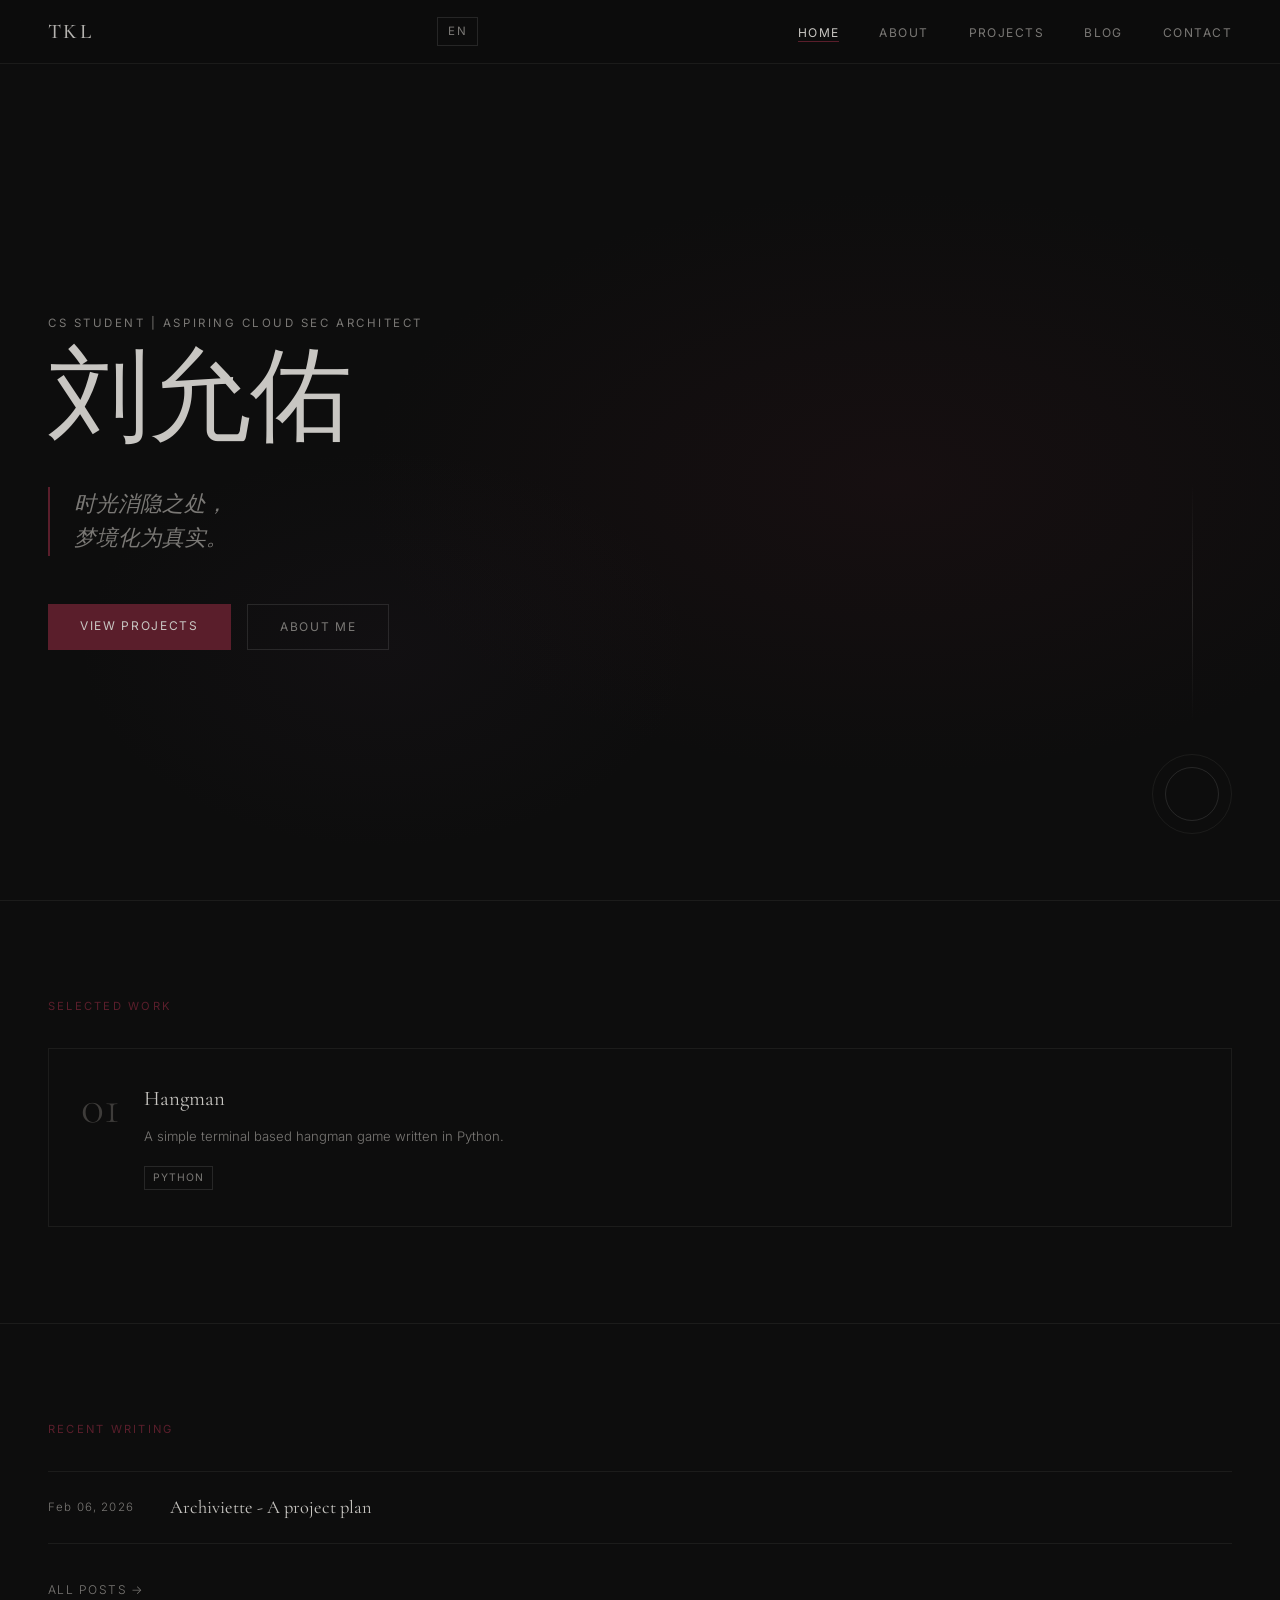
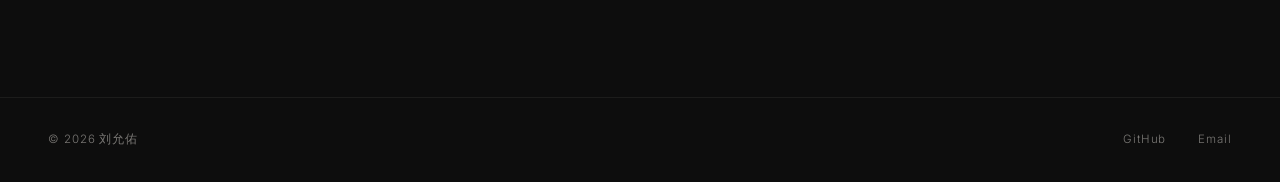
==== index.html @ d3ff7c39 "Add files via upload" ====
<!doctype html>
<html lang="zh-CN">
    <head>
        <meta charset="UTF-8" />
        <meta name="viewport" content="width=device-width, initial-scale=1.0" />
        <title>刘允佑 - CS Student</title>
        <link rel="preconnect" href="https://fonts.googleapis.com" />
        <link rel="preconnect" href="https://fonts.gstatic.com" crossorigin />
        <link
            href="https://fonts.googleapis.com/css2?family=Cormorant+Garamond:ital,wght@0,300;0,400;0,500;0,600;1,300;1,400;1,500&family=Inter:wght@300;400;500&display=swap"
            rel="stylesheet"
        />
        <link rel="stylesheet" href="style.css" />
    </head>
    <body>
        <nav class="nav">
            <a href="index.html" class="nav-logo">TKL</a>
            <a href="../theo/index.html" class="lang-switch">EN</a>
            <ul class="nav-links">
                <li><a href="index.html" class="active">Home</a></li>
                <li><a href="about.html">About</a></li>
                <li><a href="projects.html">Projects</a></li>
                <li><a href="blog.html">Blog</a></li>
                <li><a href="contact.html">Contact</a></li>
            </ul>
            <button class="nav-toggle" aria-label="Toggle menu">
                <span></span><span></span><span></span>
            </button>
        </nav>

        <main>
            <section class="hero">
                <div class="hero-inner">
                    <p class="hero-eyebrow">
                        CS Student | Aspiring Cloud Sec Architect
                    </p>
                    <h1 class="hero-title">刘允佑</h1>
                    <blockquote class="hero-quote">
                        时光消隐之处，<br />梦境化为真实。
                    </blockquote>
                    <div class="hero-cta">
                        <a href="projects.html" class="btn-primary"
                            >View Projects</a
                        >
                        <a href="about.html" class="btn-ghost">About Me</a>
                    </div>
                </div>
                <div class="hero-deco" aria-hidden="true">
                    <div class="deco-line"></div>
                    <div class="deco-circle"></div>
                </div>
            </section>

            <section class="section-featured">
                <div class="section-label">Selected Work</div>
                <div class="projects-grid">
                    <a href="projects.html" class="project-card">
                        <div class="project-num">01</div>
                        <div class="project-info">
                            <h3>Hangman</h3>
                            <p>
                                A simple terminal based hangman game written in Python.
                            </p>
                            <span class="tag">Python</span>
                        </div>
                        <div class="project-arrow">→</div>
                    </a>
                </div>
            </section>

            <section class="section-blog-preview">
                <div class="section-label">Recent Writing</div>
                <div class="posts-list">
                    <a href="blog.html" class="post-row">
                        <span class="post-date">Feb 06, 2026</span>
                        <span class="post-title"
                            >Archiviette - A project plan</span
                        >
                        <span class="post-arrow">→</span>
                    </a>
                </div>
                <a href="blog.html" class="view-all">All posts →</a>
            </section>
        </main>

        <footer class="footer">
            <span>© 2026 刘允佑</span>
            <div class="footer-links">
                <a href="https://github.com/itheokl" target="_blank">GitHub</a>
                <a href="mailto:theoklaurent@icloud.com">Email</a>
            </div>
        </footer>

        <script src="nav.js"></script>
    </body>
</html>
---- style.css ----
/* ─────────────────────────────────────────
   TOKENS
───────────────────────────────────────── */
:root {
  --bg:        #0D0D0D;
  --surface:   #2A1F1B;
  --accent:    #5A1E2B;
  --plum:      #4A314D;
  --text:      #C8C6C2;
  --text-dim:  #7A7875;
  --text-faint:#3E3C3A;
  --border:    rgba(200,198,194,0.08);
  --border-md: rgba(200,198,194,0.14);

  --font-head: 'Cormorant Garamond', Georgia, serif;
  --font-body: 'Inter', system-ui, sans-serif;

  --ease: cubic-bezier(0.16, 1, 0.3, 1);
}

/* ─────────────────────────────────────────
   RESET
───────────────────────────────────────── */
*, *::before, *::after { box-sizing: border-box; margin: 0; padding: 0; }
html { scroll-behavior: smooth; }

body {
  background: var(--bg);
  color: var(--text);
  font-family: var(--font-body);
  font-size: 15px;
  font-weight: 300;
  line-height: 1.7;
  min-height: 100vh;
  -webkit-font-smoothing: antialiased;
}

a { color: inherit; text-decoration: none; }
img { display: block; max-width: 100%; }

/* ─────────────────────────────────────────
   NAV
───────────────────────────────────────── */
.nav {
  position: fixed;
  top: 0; left: 0; right: 0;
  z-index: 100;
  display: flex;
  align-items: center;
  justify-content: space-between;
  padding: 0 3rem;
  height: 64px;
  background: rgba(13,13,13,0.85);
  backdrop-filter: blur(12px);
  border-bottom: 1px solid var(--border);
}

.nav-logo {
  font-family: var(--font-head);
  font-size: 1.3rem;
  font-weight: 500;
  letter-spacing: 0.12em;
  color: var(--text);
  opacity: 0.9;
  transition: opacity 0.2s;
}
.nav-logo:hover { opacity: 1; }

.nav-links {
  display: flex;
  gap: 2.5rem;
  list-style: none;
}
.nav-links a {
  font-size: 0.75rem;
  font-weight: 400;
  letter-spacing: 0.12em;
  text-transform: uppercase;
  color: var(--text-dim);
  transition: color 0.2s;
  position: relative;
}
.nav-links a::after {
  content: '';
  position: absolute;
  bottom: -2px; left: 0;
  width: 0; height: 1px;
  background: var(--accent);
  transition: width 0.3s var(--ease);
}
.nav-links a:hover, .nav-links a.active {
  color: var(--text);
}
.nav-links a:hover::after, .nav-links a.active::after {
  width: 100%;
}

.lang-switch {
  font-size: 0.72rem;
  font-weight: 400;
  letter-spacing: 0.1em;
  color: var(--text-dim);
  border: 1px solid var(--border-md);
  padding: 4px 10px;
  margin-left: 1.5rem;
  transition: border-color 0.2s, color 0.2s;
}
.lang-switch:hover {
  border-color: var(--text-dim);
  color: var(--text);
}

.nav-toggle {
  display: none;
  flex-direction: column;
  gap: 5px;
  background: none;
  border: none;
  cursor: pointer;
  padding: 4px;
}
.nav-toggle span {
  display: block;
  width: 22px; height: 1px;
  background: var(--text);
  transition: transform 0.3s, opacity 0.3s;
}

/* ─────────────────────────────────────────
   LAYOUT
───────────────────────────────────────── */
main {
  padding-top: 64px;
}

.section-label {
  font-size: 0.7rem;
  font-weight: 400;
  letter-spacing: 0.2em;
  text-transform: uppercase;
  color: var(--accent);
  margin-bottom: 2rem;
}

/* ─────────────────────────────────────────
   HERO
───────────────────────────────────────── */
.hero {
  min-height: calc(100vh - 64px);
  display: flex;
  align-items: center;
  padding: 5rem 3rem 5rem;
  position: relative;
  overflow: hidden;
}

.hero::before {
  content: '';
  position: absolute;
  top: 0; left: 0; right: 0; bottom: 0;
  background:
    radial-gradient(ellipse 60% 50% at 70% 50%, rgba(90,30,43,0.12) 0%, transparent 70%),
    radial-gradient(ellipse 40% 40% at 30% 70%, rgba(74,49,77,0.08) 0%, transparent 60%);
  pointer-events: none;
}

.hero-inner {
  max-width: 680px;
  position: relative;
  z-index: 1;
}

.hero-eyebrow {
  font-size: 0.72rem;
  font-weight: 400;
  letter-spacing: 0.22em;
  text-transform: uppercase;
  color: var(--text-dim);
  margin-bottom: 1rem;
}

.hero-title {
  font-family: var(--font-head);
  font-size: clamp(3.5rem, 8vw, 7rem);
  font-weight: 300;
  line-height: 0.95;
  letter-spacing: -0.01em;
  color: var(--text);
  margin-bottom: 2.5rem;
}

.hero-quote {
  font-family: var(--font-head);
  font-style: italic;
  font-size: clamp(1.1rem, 2vw, 1.35rem);
  font-weight: 300;
  line-height: 1.6;
  color: var(--text-dim);
  border-left: 2px solid var(--accent);
  padding-left: 1.5rem;
  margin-bottom: 3rem;
}

.hero-cta {
  display: flex;
  gap: 1rem;
  flex-wrap: wrap;
}

.btn-primary {
  display: inline-block;
  padding: 0.75rem 2rem;
  background: var(--accent);
  color: var(--text);
  font-size: 0.75rem;
  font-weight: 400;
  letter-spacing: 0.14em;
  text-transform: uppercase;
  transition: background 0.2s, transform 0.2s;
}
.btn-primary:hover {
  background: #6e2435;
  transform: translateY(-1px);
}

.btn-ghost {
  display: inline-block;
  padding: 0.75rem 2rem;
  border: 1px solid var(--border-md);
  color: var(--text-dim);
  font-size: 0.75rem;
  font-weight: 400;
  letter-spacing: 0.14em;
  text-transform: uppercase;
  transition: border-color 0.2s, color 0.2s;
}
.btn-ghost:hover {
  border-color: var(--text-dim);
  color: var(--text);
}

.hero-deco {
  position: absolute;
  right: 3rem;
  top: 50%;
  transform: translateY(-50%);
  pointer-events: none;
}
.deco-line {
  width: 1px;
  height: 240px;
  background: linear-gradient(to bottom, transparent, var(--border-md), transparent);
  margin: 0 auto 2rem;
}
.deco-circle {
  width: 80px; height: 80px;
  border: 1px solid var(--border);
  border-radius: 50%;
  margin: 0 auto;
  position: relative;
}
.deco-circle::after {
  content: '';
  position: absolute;
  inset: 12px;
  border: 1px solid var(--border-md);
  border-radius: 50%;
}

/* ─────────────────────────────────────────
   FEATURED PROJECTS
───────────────────────────────────────── */
.section-featured {
  padding: 6rem 3rem;
  border-top: 1px solid var(--border);
}

.projects-grid {
  display: grid;
  grid-template-columns: repeat(auto-fit, minmax(280px, 1fr));
  gap: 1px;
  border: 1px solid var(--border);
}

.project-card {
  display: grid;
  grid-template-columns: auto 1fr auto;
  gap: 1.5rem;
  align-items: start;
  padding: 2rem;
  background: transparent;
  border: none;
  transition: background 0.3s;
  position: relative;
}
.project-card:hover {
  background: rgba(255,255,255,0.02);
}
.project-card:not(:last-child) {
  border-right: 1px solid var(--border);
}

.project-num {
  font-family: var(--font-head);
  font-size: 3rem;
  font-weight: 300;
  color: var(--text-faint);
  line-height: 1;
  margin-top: 0.1rem;
}

.project-info h3 {
  font-family: var(--font-head);
  font-size: 1.3rem;
  font-weight: 400;
  color: var(--text);
  margin-bottom: 0.6rem;
}
.project-info p {
  font-size: 0.82rem;
  color: var(--text-dim);
  line-height: 1.6;
  margin-bottom: 1rem;
}
.tag {
  display: inline-block;
  font-size: 0.65rem;
  font-weight: 400;
  letter-spacing: 0.1em;
  text-transform: uppercase;
  color: var(--text-dim);
  border: 1px solid var(--border-md);
  padding: 2px 8px;
  margin-right: 6px;
  margin-bottom: 4px;
  transition: border-color 0.2s, color 0.2s;
}
.project-card:hover .tag {
  border-color: rgba(90,30,43,0.4);
  color: var(--text);
}

.project-arrow {
  font-size: 1.1rem;
  color: var(--text-faint);
  opacity: 0;
  transform: translateX(-6px);
  transition: opacity 0.2s, transform 0.3s var(--ease), color 0.2s;
}
.project-card:hover .project-arrow {
  opacity: 1;
  transform: translateX(0);
  color: var(--accent);
}

/* ─────────────────────────────────────────
   BLOG PREVIEW
───────────────────────────────────────── */
.section-blog-preview {
  padding: 6rem 3rem;
  border-top: 1px solid var(--border);
}

.posts-list {
  margin-bottom: 2rem;
}

.post-row {
  display: grid;
  grid-template-columns: 90px 1fr auto;
  align-items: center;
  gap: 2rem;
  padding: 1.25rem 0;
  border-bottom: 1px solid var(--border);
  transition: background 0.2s;
}
.post-row:first-child {
  border-top: 1px solid var(--border);
}

.post-date {
  font-size: 0.72rem;
  letter-spacing: 0.1em;
  color: var(--text-dim);
  white-space: nowrap;
}
.post-title {
  font-family: var(--font-head);
  font-size: 1.15rem;
  font-weight: 400;
  color: var(--text);
  transition: color 0.2s;
}
.post-row:hover .post-title { color: var(--text); }
.post-arrow {
  color: var(--text-faint);
  opacity: 0;
  transition: opacity 0.2s, color 0.2s;
}
.post-row:hover .post-arrow {
  opacity: 1;
  color: var(--accent);
}

.view-all {
  font-size: 0.75rem;
  letter-spacing: 0.12em;
  text-transform: uppercase;
  color: var(--text-dim);
  transition: color 0.2s;
}
.view-all:hover { color: var(--text); }

/* ─────────────────────────────────────────
   PAGE HEADER (inner pages)
───────────────────────────────────────── */
.page-header {
  padding: 7rem 3rem 4rem;
  border-bottom: 1px solid var(--border);
  position: relative;
  overflow: hidden;
}
.page-header::before {
  content: '';
  position: absolute;
  top: 0; left: 0; right: 0; bottom: 0;
  background: radial-gradient(ellipse 50% 80% at 80% 50%, rgba(90,30,43,0.08) 0%, transparent 70%);
  pointer-events: none;
}
.page-header .section-label { margin-bottom: 1rem; }
.page-header h1 {
  font-family: var(--font-head);
  font-size: clamp(2.5rem, 6vw, 5rem);
  font-weight: 300;
  line-height: 1;
  color: var(--text);
  position: relative;
}

/* ─────────────────────────────────────────
   ABOUT PAGE
───────────────────────────────────────── */
.about-body {
  padding: 5rem 3rem;
  display: grid;
  grid-template-columns: 1fr 380px;
  gap: 6rem;
  align-items: start;
}
.about-text p {
  font-size: 1rem;
  color: var(--text-dim);
  line-height: 1.8;
  margin-bottom: 1.5rem;
}
.about-text p:first-child {
  font-family: var(--font-head);
  font-size: 1.5rem;
  font-weight: 300;
  line-height: 1.5;
  color: var(--text);
  font-style: italic;
}
.skills-block {
  border: 1px solid var(--border);
  padding: 2rem;
  position: sticky;
  top: 80px;
}
.skills-block h3 {
  font-size: 0.7rem;
  font-weight: 400;
  letter-spacing: 0.18em;
  text-transform: uppercase;
  color: var(--accent);
  margin-bottom: 1.5rem;
}
.skill-list {
  list-style: none;
  display: flex;
  flex-wrap: wrap;
  gap: 8px;
}
.skill-list li {
  font-size: 0.75rem;
  color: var(--text-dim);
  border: 1px solid var(--border-md);
  padding: 4px 12px;
  letter-spacing: 0.05em;
  transition: color 0.2s, border-color 0.2s;
}
.skill-list li:hover {
  color: var(--text);
  border-color: rgba(90,30,43,0.5);
}
.timeline {
  margin-top: 2.5rem;
}
.timeline h3 {
  font-size: 0.7rem;
  font-weight: 400;
  letter-spacing: 0.18em;
  text-transform: uppercase;
  color: var(--accent);
  margin-bottom: 1.5rem;
}
.timeline-item {
  display: grid;
  grid-template-columns: 72px 1fr;
  gap: 1rem;
  margin-bottom: 1.5rem;
}
.tl-year {
  font-size: 0.72rem;
  letter-spacing: 0.08em;
  color: var(--text-dim);
  padding-top: 2px;
}
.tl-content strong {
  display: block;
  font-weight: 400;
  font-size: 0.85rem;
  color: var(--text);
  margin-bottom: 2px;
}
.tl-content span {
  font-size: 0.78rem;
  color: var(--text-dim);
}

/* ─────────────────────────────────────────
   PROJECTS PAGE
───────────────────────────────────────── */
.projects-full {
  padding: 5rem 3rem;
}
.project-full-card {
  display: grid;
  grid-template-columns: 80px 1fr auto;
  align-items: start;
  gap: 2rem;
  padding: 2.5rem 0;
  border-bottom: 1px solid var(--border);
  transition: background 0.2s;
  cursor: pointer;
}
.project-full-card:first-child { border-top: 1px solid var(--border); }
.project-full-card:hover { background: rgba(255,255,255,0.015); }

.pfc-num {
  font-family: var(--font-head);
  font-size: 2.5rem;
  font-weight: 300;
  color: var(--text-faint);
  line-height: 1;
  margin-top: 4px;
}
.pfc-body h3 {
  font-family: var(--font-head);
  font-size: 1.5rem;
  font-weight: 400;
  color: var(--text);
  margin-bottom: 0.4rem;
}
.pfc-body p {
  font-size: 0.83rem;
  color: var(--text-dim);
  line-height: 1.6;
  max-width: 560px;
  margin-bottom: 1rem;
}
.pfc-tags { display: flex; flex-wrap: wrap; gap: 6px; }
.pfc-arrow {
  font-size: 1.2rem;
  color: var(--text-faint);
  opacity: 0;
  transition: opacity 0.2s, color 0.2s;
  margin-top: 6px;
  white-space: nowrap;
}
.project-full-card:hover .pfc-arrow {
  opacity: 1;
  color: var(--accent);
}

/* ─────────────────────────────────────────
   BLOG PAGE
───────────────────────────────────────── */
.blog-grid {
  padding: 5rem 3rem;
  display: grid;
  grid-template-columns: 1fr 1fr;
  gap: 1px;
  border: 1px solid var(--border);
}
.blog-card {
  padding: 2.5rem;
  border: none;
  transition: background 0.3s;
}
.blog-card:hover { background: rgba(255,255,255,0.02); }
.blog-card.featured {
  grid-column: span 2;
  border-bottom: 1px solid var(--border);
}
.blog-card:nth-child(even) {
  border-left: 1px solid var(--border);
}

.blog-meta {
  display: flex;
  align-items: center;
  gap: 1rem;
  margin-bottom: 1.2rem;
}
.blog-date {
  font-size: 0.7rem;
  letter-spacing: 0.1em;
  color: var(--text-dim);
}
.blog-category {
  font-size: 0.65rem;
  letter-spacing: 0.1em;
  text-transform: uppercase;
  color: var(--accent);
  border: 1px solid rgba(90,30,43,0.4);
  padding: 2px 8px;
}
.blog-card h2 {
  font-family: var(--font-head);
  font-size: 1.45rem;
  font-weight: 400;
  color: var(--text);
  margin-bottom: 0.8rem;
  line-height: 1.25;
  transition: color 0.2s;
}
.blog-card.featured h2 {
  font-size: clamp(1.6rem, 3vw, 2.2rem);
}
.blog-card:hover h2 { color: var(--text); }
.blog-card p {
  font-size: 0.82rem;
  color: var(--text-dim);
  line-height: 1.65;
  margin-bottom: 1.5rem;
}
.read-more {
  font-size: 0.72rem;
  letter-spacing: 0.12em;
  text-transform: uppercase;
  color: var(--accent);
  transition: letter-spacing 0.2s;
}
.blog-card:hover .read-more { letter-spacing: 0.18em; }

/* ─────────────────────────────────────────
   CONTACT PAGE
───────────────────────────────────────── */
.contact-body {
  padding: 5rem 3rem;
  display: grid;
  grid-template-columns: 1fr 1fr;
  gap: 6rem;
  align-items: start;
}
.contact-text p {
  font-size: 0.9rem;
  color: var(--text-dim);
  line-height: 1.8;
  margin-bottom: 1.5rem;
}
.contact-text .large {
  font-family: var(--font-head);
  font-size: 1.6rem;
  font-weight: 300;
  color: var(--text);
  font-style: italic;
  margin-bottom: 1.5rem;
}
.contact-links {
  display: flex;
  flex-direction: column;
  gap: 1rem;
  margin-top: 2rem;
}
.contact-link-item {
  display: flex;
  align-items: center;
  gap: 1rem;
  padding: 1.25rem 1.5rem;
  border: 1px solid var(--border);
  transition: border-color 0.2s, background 0.2s;
}
.contact-link-item:hover {
  border-color: var(--border-md);
  background: rgba(255,255,255,0.02);
}
.cli-icon {
  width: 36px; height: 36px;
  border: 1px solid var(--border-md);
  display: flex; align-items: center; justify-content: center;
  font-size: 0.8rem;
  color: var(--text-dim);
  flex-shrink: 0;
}
.cli-info strong {
  display: block;
  font-size: 0.82rem;
  font-weight: 400;
  color: var(--text);
  margin-bottom: 2px;
}
.cli-info span {
  font-size: 0.75rem;
  color: var(--text-dim);
}
.cli-arrow {
  margin-left: auto;
  color: var(--text-faint);
  font-size: 1rem;
  transition: color 0.2s, transform 0.2s;
}
.contact-link-item:hover .cli-arrow {
  color: var(--accent);
  transform: translateX(4px);
}

.contact-form-block {
  border: 1px solid var(--border);
  padding: 2.5rem;
}
.contact-form-block h3 {
  font-family: var(--font-head);
  font-size: 1.3rem;
  font-weight: 400;
  color: var(--text);
  margin-bottom: 2rem;
}
.form-group {
  margin-bottom: 1.5rem;
}
.form-group label {
  display: block;
  font-size: 0.7rem;
  font-weight: 400;
  letter-spacing: 0.14em;
  text-transform: uppercase;
  color: var(--text-dim);
  margin-bottom: 0.5rem;
}
.form-group input,
.form-group textarea {
  width: 100%;
  background: transparent;
  border: 1px solid var(--border-md);
  color: var(--text);
  font-family: var(--font-body);
  font-size: 0.85rem;
  font-weight: 300;
  padding: 0.75rem 1rem;
  outline: none;
  transition: border-color 0.2s;
  resize: none;
}
.form-group input:focus,
.form-group textarea:focus {
  border-color: rgba(90,30,43,0.7);
}
.form-group input::placeholder,
.form-group textarea::placeholder {
  color: var(--text-faint);
}
.form-submit {
  display: inline-block;
  padding: 0.75rem 2.5rem;
  background: var(--accent);
  color: var(--text);
  font-family: var(--font-body);
  font-size: 0.75rem;
  font-weight: 400;
  letter-spacing: 0.14em;
  text-transform: uppercase;
  border: none;
  cursor: pointer;
  transition: background 0.2s;
  width: 100%;
  margin-top: 0.5rem;
}
.form-submit:hover { background: #6e2435; }

/* ─────────────────────────────────────────
   FOOTER
───────────────────────────────────────── */
.footer {
  padding: 2rem 3rem;
  border-top: 1px solid var(--border);
  display: flex;
  align-items: center;
  justify-content: space-between;
  font-size: 0.72rem;
  color: var(--text-dim);
  letter-spacing: 0.08em;
}
.footer-links {
  display: flex;
  gap: 2rem;
}
.footer-links a {
  transition: color 0.2s;
}
.footer-links a:hover { color: var(--text); }

/* ─────────────────────────────────────────
   RESPONSIVE
───────────────────────────────────────── */
@media (max-width: 900px) {
  .about-body { grid-template-columns: 1fr; gap: 3rem; }
  .skills-block { position: static; }
  .contact-body { grid-template-columns: 1fr; gap: 3rem; }
  .blog-grid { grid-template-columns: 1fr; }
  .blog-card.featured { grid-column: span 1; }
  .blog-card:nth-child(even) { border-left: none; border-top: 1px solid var(--border); }
  .project-card:not(:last-child) { border-right: none; }
  .projects-grid { grid-template-columns: 1fr; border: none; gap: 1px; }
  .project-card { border: 1px solid var(--border); }
}

@media (max-width: 640px) {
  .nav { padding: 0 1.5rem; }
  .lang-switch { margin-left: 0.75rem; padding: 3px 8px; font-size: 0.66rem; }
  .nav-links { display: none; }
  .nav-links.open {
    display: flex;
    flex-direction: column;
    position: absolute;
    top: 64px; left: 0; right: 0;
    background: rgba(13,13,13,0.97);
    padding: 2rem 1.5rem;
    gap: 1.5rem;
    border-bottom: 1px solid var(--border);
  }
  .nav-toggle { display: flex; }

  .hero { padding: 4rem 1.5rem; }
  .hero-deco { display: none; }
  .section-featured, .section-blog-preview { padding: 4rem 1.5rem; }
  .page-header { padding: 5rem 1.5rem 3rem; }
  .about-body, .contact-body, .projects-full { padding: 3rem 1.5rem; }
  .blog-grid { padding: 3rem 1.5rem; }
  .footer { padding: 1.5rem; flex-direction: column; gap: 1rem; text-align: center; }
  .post-row { grid-template-columns: 70px 1fr; gap: 1rem; }
  .post-arrow { display: none; }
  .project-full-card { grid-template-columns: 60px 1fr; }
  .pfc-arrow { display: none; }
}

/* ─────────────────────────────────────────
   ANIMATIONS
───────────────────────────────────────── */
@keyframes fadeUp {
  from { opacity: 0; transform: translateY(20px); }
  to   { opacity: 1; transform: translateY(0); }
}

.hero-eyebrow  { animation: fadeUp 0.7s var(--ease) 0.1s both; }
.hero-title    { animation: fadeUp 0.8s var(--ease) 0.2s both; }
.hero-quote    { animation: fadeUp 0.8s var(--ease) 0.35s both; }
.hero-cta      { animation: fadeUp 0.8s var(--ease) 0.5s both; }
.hero-deco     { animation: fadeUp 0.8s var(--ease) 0.6s both; }
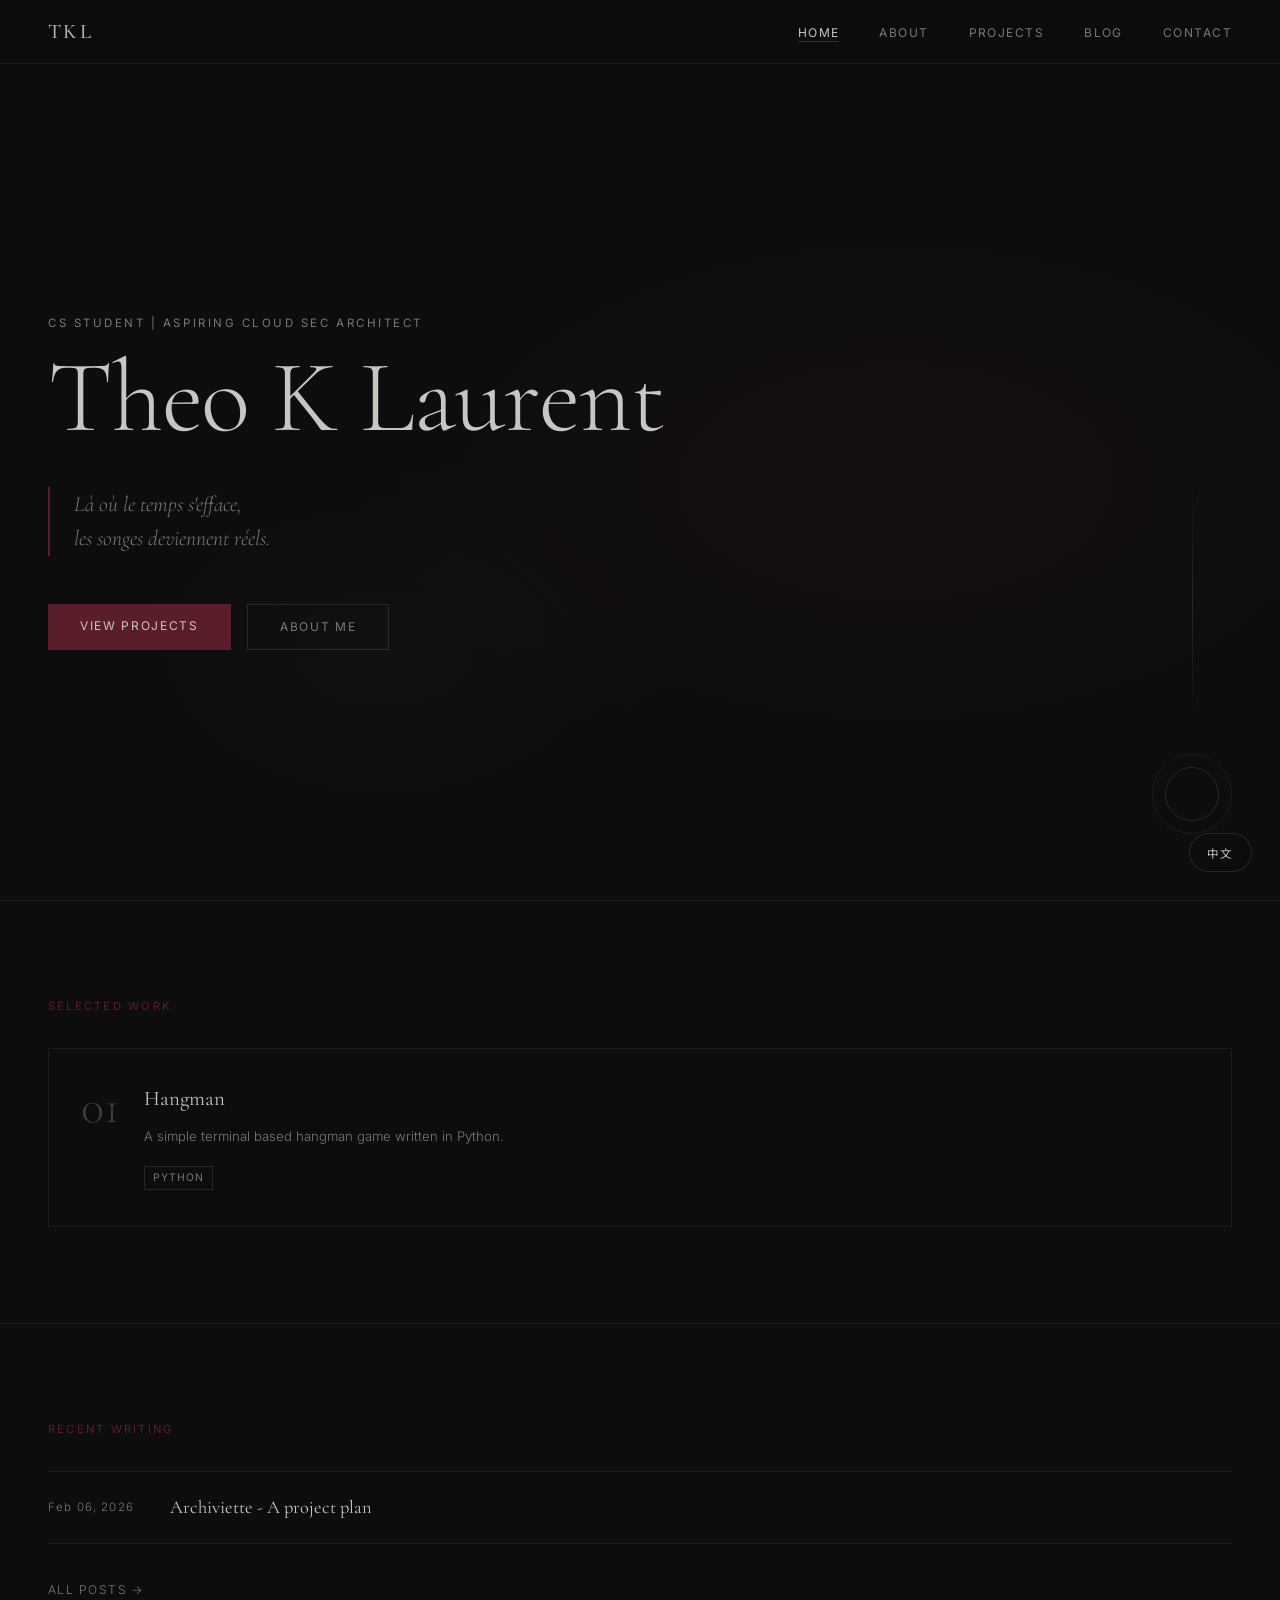
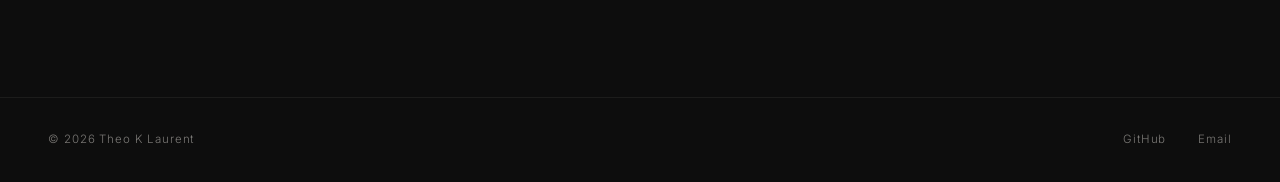
==== commit 4d9cb56d: "Add files via upload" ====
--- a/index.html
+++ b/index.html
@@ -1,27 +1,35 @@
 <!doctype html>
-<html lang="zh-CN">
+<html lang="en">
     <head>
         <meta charset="UTF-8" />
         <meta name="viewport" content="width=device-width, initial-scale=1.0" />
-        <title>刘允佑 - CS Student</title>
+        <title data-en-title="Theo K Laurent - CS Student" data-zh-title="刘允佑 - 计算机科学学生">Theo K Laurent - CS Student</title>
         <link rel="preconnect" href="https://fonts.googleapis.com" />
         <link rel="preconnect" href="https://fonts.gstatic.com" crossorigin />
         <link
-            href="https://fonts.googleapis.com/css2?family=Cormorant+Garamond:ital,wght@0,300;0,400;0,500;0,600;1,300;1,400;1,500&family=Inter:wght@300;400;500&display=swap"
+            href="https://fonts.googleapis.com/css2?family=Cormorant+Garamond:ital,wght@0,300;0,400;0,500;0,600;1,300;1,400;1,500&family=Inter:wght@300;400;500&family=Noto+Sans+SC:wght@300;400;500&display=swap"
             rel="stylesheet"
         />
         <link rel="stylesheet" href="style.css" />
+        <script>
+            (function () {
+                try {
+                    if (localStorage.getItem("site-lang") === "zh") {
+                        document.documentElement.lang = "zh-CN";
+                    }
+                } catch (e) {}
+            })();
+        </script>
     </head>
     <body>
         <nav class="nav">
             <a href="index.html" class="nav-logo">TKL</a>
-            <a href="../theo/index.html" class="lang-switch">EN</a>
             <ul class="nav-links">
-                <li><a href="index.html" class="active">Home</a></li>
-                <li><a href="about.html">About</a></li>
-                <li><a href="projects.html">Projects</a></li>
-                <li><a href="blog.html">Blog</a></li>
-                <li><a href="contact.html">Contact</a></li>
+                <li><a href="index.html" class="active" data-en="Home" data-zh="首页">Home</a></li>
+                <li><a href="about.html" data-en="About" data-zh="关于">About</a></li>
+                <li><a href="projects.html" data-en="Projects" data-zh="项目">Projects</a></li>
+                <li><a href="blog.html" data-en="Blog" data-zh="博客">Blog</a></li>
+                <li><a href="contact.html" data-en="Contact" data-zh="联系">Contact</a></li>
             </ul>
             <button class="nav-toggle" aria-label="Toggle menu">
                 <span></span><span></span><span></span>
@@ -31,18 +39,23 @@
         <main>
             <section class="hero">
                 <div class="hero-inner">
-                    <p class="hero-eyebrow">
+                    <p class="hero-eyebrow" data-en="CS Student | Aspiring Cloud Sec Architect" data-zh="计算机科学学生 | 立志成为云安全架构师">
                         CS Student | Aspiring Cloud Sec Architect
                     </p>
-                    <h1 class="hero-title">刘允佑</h1>
-                    <blockquote class="hero-quote">
-                        时光消隐之处，<br />梦境化为真实。
+                    <h1 class="hero-title" data-en="Theo K Laurent" data-zh="刘允佑">Theo K Laurent</h1>
+                    <blockquote
+                        class="hero-quote"
+                        data-en="Là où le temps s'efface,<br />les songes deviennent réels."
+                        data-zh="时光消隐之处，<br />梦境化为真实。"
+                        data-html
+                    >
+                        Là où le temps s'efface,<br />les songes deviennent réels.
                     </blockquote>
                     <div class="hero-cta">
-                        <a href="projects.html" class="btn-primary"
+                        <a href="projects.html" class="btn-primary" data-en="View Projects" data-zh="查看项目"
                             >View Projects</a
                         >
-                        <a href="about.html" class="btn-ghost">About Me</a>
+                        <a href="about.html" class="btn-ghost" data-en="About Me" data-zh="关于我">About Me</a>
                     </div>
                 </div>
                 <div class="hero-deco" aria-hidden="true">
@@ -52,13 +65,13 @@
             </section>
 
             <section class="section-featured">
-                <div class="section-label">Selected Work</div>
+                <div class="section-label" data-en="Selected Work" data-zh="精选作品">Selected Work</div>
                 <div class="projects-grid">
                     <a href="projects.html" class="project-card">
                         <div class="project-num">01</div>
                         <div class="project-info">
                             <h3>Hangman</h3>
-                            <p>
+                            <p data-en="A simple terminal based hangman game written in Python." data-zh="一个用 Python 写的简单终端版猎人游戏。">
                                 A simple terminal based hangman game written in Python.
                             </p>
                             <span class="tag">Python</span>
@@ -69,28 +82,33 @@
             </section>
 
             <section class="section-blog-preview">
-                <div class="section-label">Recent Writing</div>
+                <div class="section-label" data-en="Recent Writing" data-zh="近期文章">Recent Writing</div>
                 <div class="posts-list">
                     <a href="blog.html" class="post-row">
                         <span class="post-date">Feb 06, 2026</span>
-                        <span class="post-title"
+                        <span class="post-title" data-en="Archiviette - A project plan" data-zh="Archiviette —— 一份项目计划"
                             >Archiviette - A project plan</span
                         >
                         <span class="post-arrow">→</span>
                     </a>
                 </div>
-                <a href="blog.html" class="view-all">All posts →</a>
+                <a href="blog.html" class="view-all" data-en="All posts →" data-zh="所有文章 →">All posts →</a>
             </section>
         </main>
 
         <footer class="footer">
-            <span>© 2026 刘允佑</span>
+            <span>© 2026 <span data-en="Theo K Laurent" data-zh="刘允佑">Theo K Laurent</span></span>
             <div class="footer-links">
                 <a href="https://github.com/itheokl" target="_blank">GitHub</a>
-                <a href="mailto:theoklaurent@icloud.com">Email</a>
+                <a href="mailto:theoklaurent@icloud.com" data-en="Email" data-zh="邮箱">Email</a>
             </div>
         </footer>
 
+        <button class="lang-toggle" aria-label="Switch language">
+            <span class="lang-toggle-label">中文</span>
+        </button>
+
         <script src="nav.js"></script>
+        <script src="lang-toggle.js"></script>
     </body>
 </html>
--- a/style.css
+++ b/style.css
@@ -13,7 +13,7 @@
   --border-md: rgba(200,198,194,0.14);
 
   --font-head: 'Cormorant Garamond', Georgia, serif;
-  --font-body: 'Inter', system-ui, sans-serif;
+  --font-body: 'Inter', 'Noto Sans SC', system-ui, sans-serif;
 
   --ease: cubic-bezier(0.16, 1, 0.3, 1);
 }
@@ -95,19 +95,28 @@
   width: 100%;
 }
 
-.lang-switch {
+.lang-toggle {
+  position: fixed;
+  bottom: 1.75rem;
+  right: 1.75rem;
+  z-index: 200;
+  font-family: var(--font-body);
   font-size: 0.72rem;
   font-weight: 400;
   letter-spacing: 0.1em;
-  color: var(--text-dim);
+  color: var(--text);
+  background: rgba(13,13,13,0.9);
   border: 1px solid var(--border-md);
-  padding: 4px 10px;
-  margin-left: 1.5rem;
-  transition: border-color 0.2s, color 0.2s;
-}
-.lang-switch:hover {
+  padding: 0.65rem 1.1rem;
+  border-radius: 999px;
+  cursor: pointer;
+  backdrop-filter: blur(10px);
+  transition: border-color 0.2s, background 0.2s, transform 0.2s;
+}
+.lang-toggle:hover {
   border-color: var(--text-dim);
-  color: var(--text);
+  background: rgba(13,13,13,0.97);
+  transform: translateY(-1px);
 }
 
 .nav-toggle {
@@ -828,7 +837,7 @@
 
 @media (max-width: 640px) {
   .nav { padding: 0 1.5rem; }
-  .lang-switch { margin-left: 0.75rem; padding: 3px 8px; font-size: 0.66rem; }
+  .lang-toggle { bottom: 1.25rem; right: 1.25rem; padding: 0.55rem 0.95rem; font-size: 0.68rem; }
   .nav-links { display: none; }
   .nav-links.open {
     display: flex;
